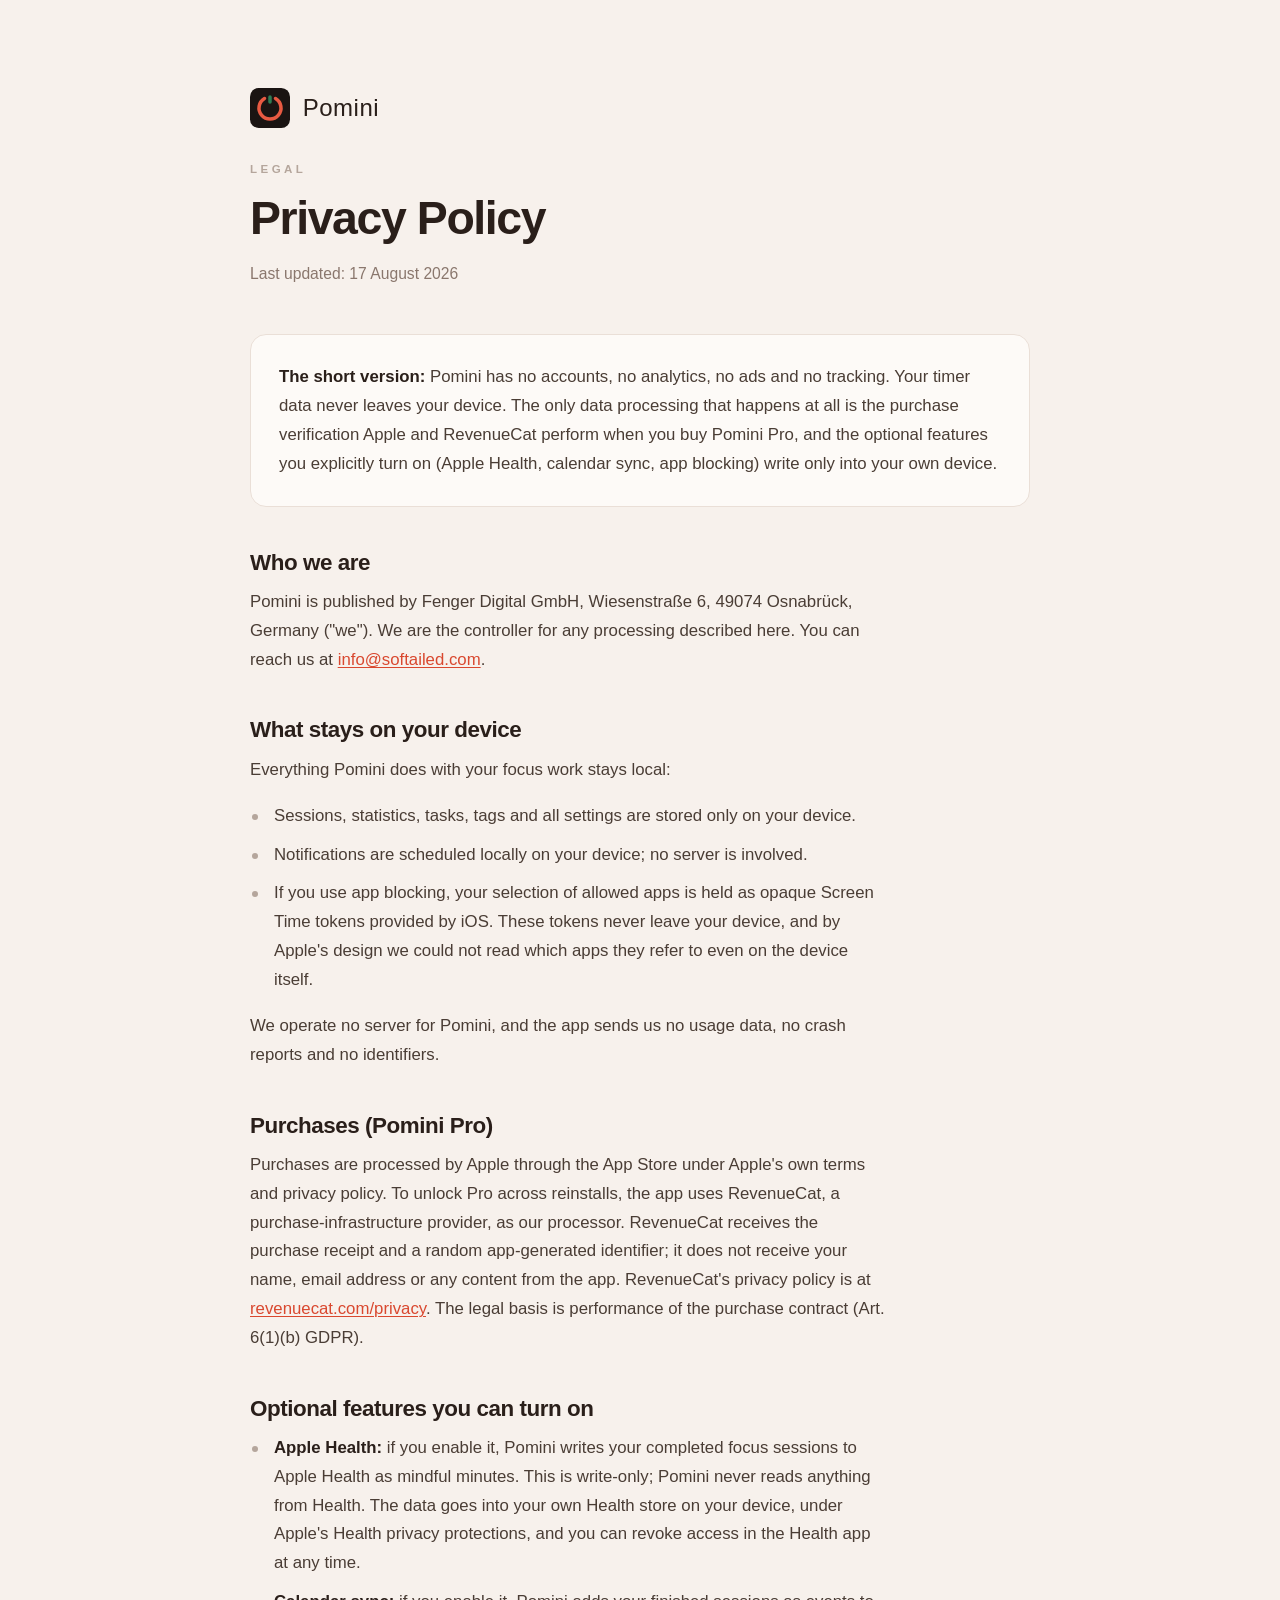
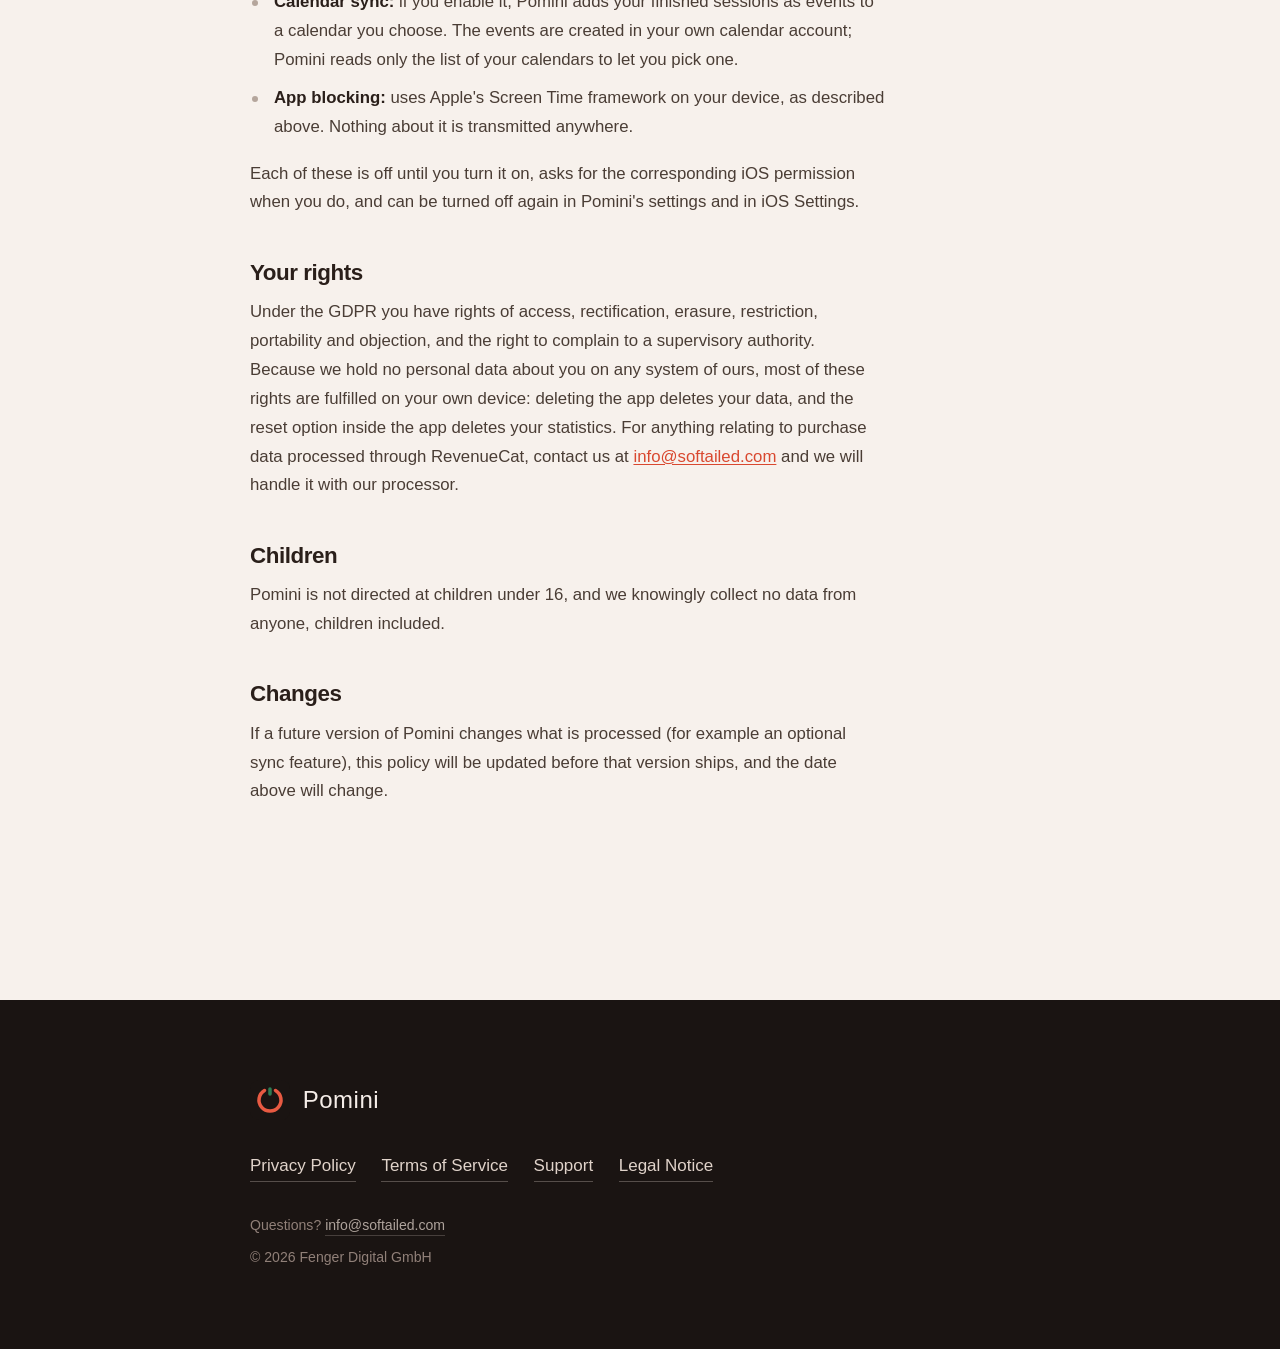
==== privacy/index.html @ d20623b5 "Add index, privacy, terms, support and impressum pages" ====
<!DOCTYPE html>
<html lang="en">
<head>
<meta charset="utf-8">
<!-- KEPT OUT OF SEARCH ON PURPOSE, until the app is released. Remove this tag
     on all five pages to let the site be indexed again. A robots.txt in this
     repo would do NOTHING: crawlers read robots.txt at the DOMAIN root, which
     belongs to the user site repo, not to /pomini/. The per-page meta tag is
     the mechanism that works for a project page, and it does NOT make the
     pages unreachable: the shipped app links privacy and support from its
     paywall and settings, and App Review has to be able to fetch them. -->
<meta name="robots" content="noindex, nofollow">
<meta name="viewport" content="width=device-width, initial-scale=1">
<title>Pomini Privacy Policy</title>
<meta name="description" content="Privacy policy for Pomini, published by Fenger Digital GmbH, Osnabrück, Germany.">
<link rel="icon" href="../icon.svg" type="image/svg+xml">
<link rel="stylesheet" href="../style.css">
</head>
<body>

<header class="pagehead">
  <div class="wrap">
    <a class="brandrow" href="../">
      <img src="../icon.svg" alt="" width="40" height="40">
      <span class="n">Pomini</span>
    </a>
    <p class="eyebrow">Legal</p>
    <h1>Privacy Policy</h1>
    <p class="stamp">Last updated: 17 August 2026</p>
  </div>
</header>

<main class="doc">
  <div class="wrap">
    <div class="prose">
      <div class="callout">
        <p><strong>The short version:</strong> Pomini has no accounts, no analytics, no ads and no tracking. Your timer data never leaves your device. The only data processing that happens at all is the purchase verification Apple and RevenueCat perform when you buy Pomini Pro, and the optional features you explicitly turn on (Apple Health, calendar sync, app blocking) write only into your own device.</p>
      </div>

      <h2>Who we are</h2>
      <p>Pomini is published by Fenger Digital GmbH, Wiesenstraße 6, 49074 Osnabrück, Germany ("we"). We are the controller for any processing described here. You can reach us at <a href="mailto:info@softailed.com">info@softailed.com</a>.</p>

      <h2>What stays on your device</h2>
      <p>Everything Pomini does with your focus work stays local:</p>
      <ul>
        <li>Sessions, statistics, tasks, tags and all settings are stored only on your device.</li>
        <li>Notifications are scheduled locally on your device; no server is involved.</li>
        <li>If you use app blocking, your selection of allowed apps is held as opaque Screen Time tokens provided by iOS. These tokens never leave your device, and by Apple's design we could not read which apps they refer to even on the device itself.</li>
      </ul>
      <p>We operate no server for Pomini, and the app sends us no usage data, no crash reports and no identifiers.</p>

      <h2>Purchases (Pomini Pro)</h2>
      <p>Purchases are processed by Apple through the App Store under Apple's own terms and privacy policy. To unlock Pro across reinstalls, the app uses RevenueCat, a purchase-infrastructure provider, as our processor. RevenueCat receives the purchase receipt and a random app-generated identifier; it does not receive your name, email address or any content from the app. RevenueCat's privacy policy is at <a href="https://www.revenuecat.com/privacy" rel="noopener">revenuecat.com/privacy</a>. The legal basis is performance of the purchase contract (Art. 6(1)(b) GDPR).</p>

      <h2>Optional features you can turn on</h2>
      <ul>
        <li><strong>Apple Health:</strong> if you enable it, Pomini writes your completed focus sessions to Apple Health as mindful minutes. This is write-only; Pomini never reads anything from Health. The data goes into your own Health store on your device, under Apple's Health privacy protections, and you can revoke access in the Health app at any time.</li>
        <li><strong>Calendar sync:</strong> if you enable it, Pomini adds your finished sessions as events to a calendar you choose. The events are created in your own calendar account; Pomini reads only the list of your calendars to let you pick one.</li>
        <li><strong>App blocking:</strong> uses Apple's Screen Time framework on your device, as described above. Nothing about it is transmitted anywhere.</li>
      </ul>
      <p>Each of these is off until you turn it on, asks for the corresponding iOS permission when you do, and can be turned off again in Pomini's settings and in iOS Settings.</p>

      <h2>Your rights</h2>
      <p>Under the GDPR you have rights of access, rectification, erasure, restriction, portability and objection, and the right to complain to a supervisory authority. Because we hold no personal data about you on any system of ours, most of these rights are fulfilled on your own device: deleting the app deletes your data, and the reset option inside the app deletes your statistics. For anything relating to purchase data processed through RevenueCat, contact us at <a href="mailto:info@softailed.com">info@softailed.com</a> and we will handle it with our processor.</p>

      <h2>Children</h2>
      <p>Pomini is not directed at children under 16, and we knowingly collect no data from anyone, children included.</p>

      <h2>Changes</h2>
      <p>If a future version of Pomini changes what is processed (for example an optional sync feature), this policy will be updated before that version ships, and the date above will change.</p>
    </div>
  </div>
</main>

<footer>
  <div class="wrap">
    <div class="brandrow">
      <img src="../icon.svg" alt="">
      <span class="n">Pomini</span>
    </div>
    <nav>
      <a href="../privacy/">Privacy Policy</a>
      <a href="../terms/">Terms of Service</a>
      <a href="../support/">Support</a>
      <a href="../impressum/">Legal Notice</a>
    </nav>
    <p class="fine">Questions? <a href="mailto:info@softailed.com">info@softailed.com</a></p>
    <p class="fine" style="margin-top:.6rem;">&copy; 2026 Fenger Digital GmbH</p>
  </div>
</footer>

</body>
</html>
---- style.css ----
/* ────────────────────────────────────────────────────────────────────────────
   Pomini legal pages (privacy, terms, support, impressum).

   The visual system is the app's own Ember palette in its light derivation
   (STYLE_GUIDE.md): warm cream ground, warm near-black ink, the tomato as the
   one accent. Legal pages are read, not scanned, so everything is calibrated
   for measure and quiet.

   NO EXTERNAL REQUESTS. Fonts are the system stack (the brand IS the system
   font). Hotlinking fonts.googleapis.com sends every visitor's IP to Google,
   which a German company serving an Impressum should not do
   (LG Muenchen I, 3 O 17493/20).
   ──────────────────────────────────────────────────────────────────────── */

*, *::before, *::after { box-sizing: border-box; }

:root {
  --sans: -apple-system, BlinkMacSystemFont, "Segoe UI", Roboto, "Helvetica Neue", Arial, sans-serif;
  --wrap: 780px;
  --pad: clamp(1.25rem, 4vw, 3rem);

  /* Ember light tokens (STYLE_GUIDE.md) */
  --bg: #f7f1ec;
  --surface: #fdfaf7;
  --border: #eadfd7;
  --ink: #2a1f1a;
  --muted: #8a776d;
  --faint: #b5a69c;
  --tomato: #d9482f;
  --stem: #2e7d53;
}

html { -webkit-text-size-adjust: 100%; }
body {
  margin: 0;
  font-family: var(--sans);
  font-size: 17px;
  line-height: 1.6;
  color: var(--ink);
  background: var(--bg);
}
img, svg { display: block; max-width: 100%; }
a { color: inherit; }

.pagehead { padding: clamp(3rem, 8vw, 5.5rem) var(--pad) clamp(2rem, 5vw, 3rem); }
.pagehead .wrap { max-width: var(--wrap); margin: 0 auto; }

a.brandrow { text-decoration: none; color: inherit; }
.brandrow { display: flex; align-items: center; gap: .8rem; margin-bottom: 2rem; }
.brandrow img { width: 40px; height: 40px; }
.brandrow .n { font-weight: 300; font-size: 1.5rem; letter-spacing: .02em; color: var(--ink); }

.eyebrow {
  font-size: .72rem; font-weight: 700; letter-spacing: .3em; text-transform: uppercase;
  color: var(--faint); margin: 0 0 1rem;
}
h1 {
  font-weight: 800; letter-spacing: -.03em; line-height: 1.05; margin: 0;
  font-size: clamp(1.9rem, 5vw, 2.9rem); text-wrap: balance;
}
.stamp { margin: 1.1rem 0 0; color: var(--muted); font-size: .98rem; }

.doc { padding: 0 var(--pad) clamp(4rem, 9vw, 6rem); }
.doc .wrap { max-width: var(--wrap); margin: 0 auto; }

.prose { font-size: 1.05rem; line-height: 1.72; color: #4a3d35; }
.prose > *:first-child { margin-top: 0; }
.prose h2 {
  font-size: clamp(1.15rem, 2.6vw, 1.4rem); font-weight: 800; letter-spacing: -.02em;
  line-height: 1.25; color: var(--ink); margin: 2.6rem 0 .7rem;
}
.prose h2:first-child { margin-top: 0; }
.prose p { margin: 0 0 1.1rem; max-width: 68ch; }
.prose ul { margin: 0 0 1.1rem; padding-left: 0; list-style: none; max-width: 68ch; }
.prose li { position: relative; padding-left: 1.5rem; margin: .6rem 0; }
.prose li::before {
  content: ""; position: absolute; left: .15rem; top: .72em;
  width: 6px; height: 6px; border-radius: 50%; background: var(--faint);
}
.prose strong { font-weight: 700; color: var(--ink); }
.prose a { color: var(--tomato); text-decoration: underline; text-underline-offset: 2px; text-decoration-thickness: 1px; }
.prose a:hover { color: #a8341f; }

.callout {
  background: var(--surface); border: 1px solid var(--border); border-radius: 16px;
  padding: clamp(1.25rem, 3vw, 1.75rem); margin: 0 0 2.5rem;
}
.callout p { margin: 0; max-width: none; }

.contactcard {
  background: #1a1412; color: #f5ede8; border-radius: 16px;
  padding: clamp(1.25rem, 3vw, 1.75rem); margin: 0 0 2.5rem;
}
.contactcard p { margin: 0; max-width: none; }
.contactcard a { color: #e8a08f; }
.contactcard a:hover { color: #fff; }

/* Index page: the four links as quiet cards. */
.linklist { display: grid; gap: .8rem; margin-top: 2.5rem; }
.linklist a {
  display: flex; align-items: center; justify-content: space-between;
  background: var(--surface); border: 1px solid var(--border); border-radius: 16px;
  padding: 1.1rem 1.35rem; text-decoration: none; font-weight: 700;
  letter-spacing: -.01em; color: var(--ink);
}
.linklist a::after {
  content: ""; width: 9px; height: 9px;
  border-right: 2px solid var(--faint); border-bottom: 2px solid var(--faint);
  transform: rotate(-45deg);
}
.linklist a:hover { border-color: var(--faint); }

footer { background: #1a1412; color: #b8a49b; padding: clamp(3rem, 7vw, 5rem) var(--pad); margin-top: clamp(3rem, 7vw, 5rem); }
footer .wrap { max-width: var(--wrap); margin: 0 auto; }
footer .brandrow .n { color: #f5ede8; }
footer nav { display: flex; flex-wrap: wrap; gap: 1.6rem; margin: 1.4rem 0 2rem; }
footer a { color: #e0d3ca; text-decoration: none; border-bottom: 1px solid rgba(224,211,202,.3); padding-bottom: 2px; }
footer a:hover { color: #fff; border-bottom-color: #fff; }
footer .fine { font-size: .88rem; opacity: .75; margin: 0; }

:where(a, button):focus-visible {
  outline: 2px solid var(--tomato); outline-offset: 3px; border-radius: 6px;
}
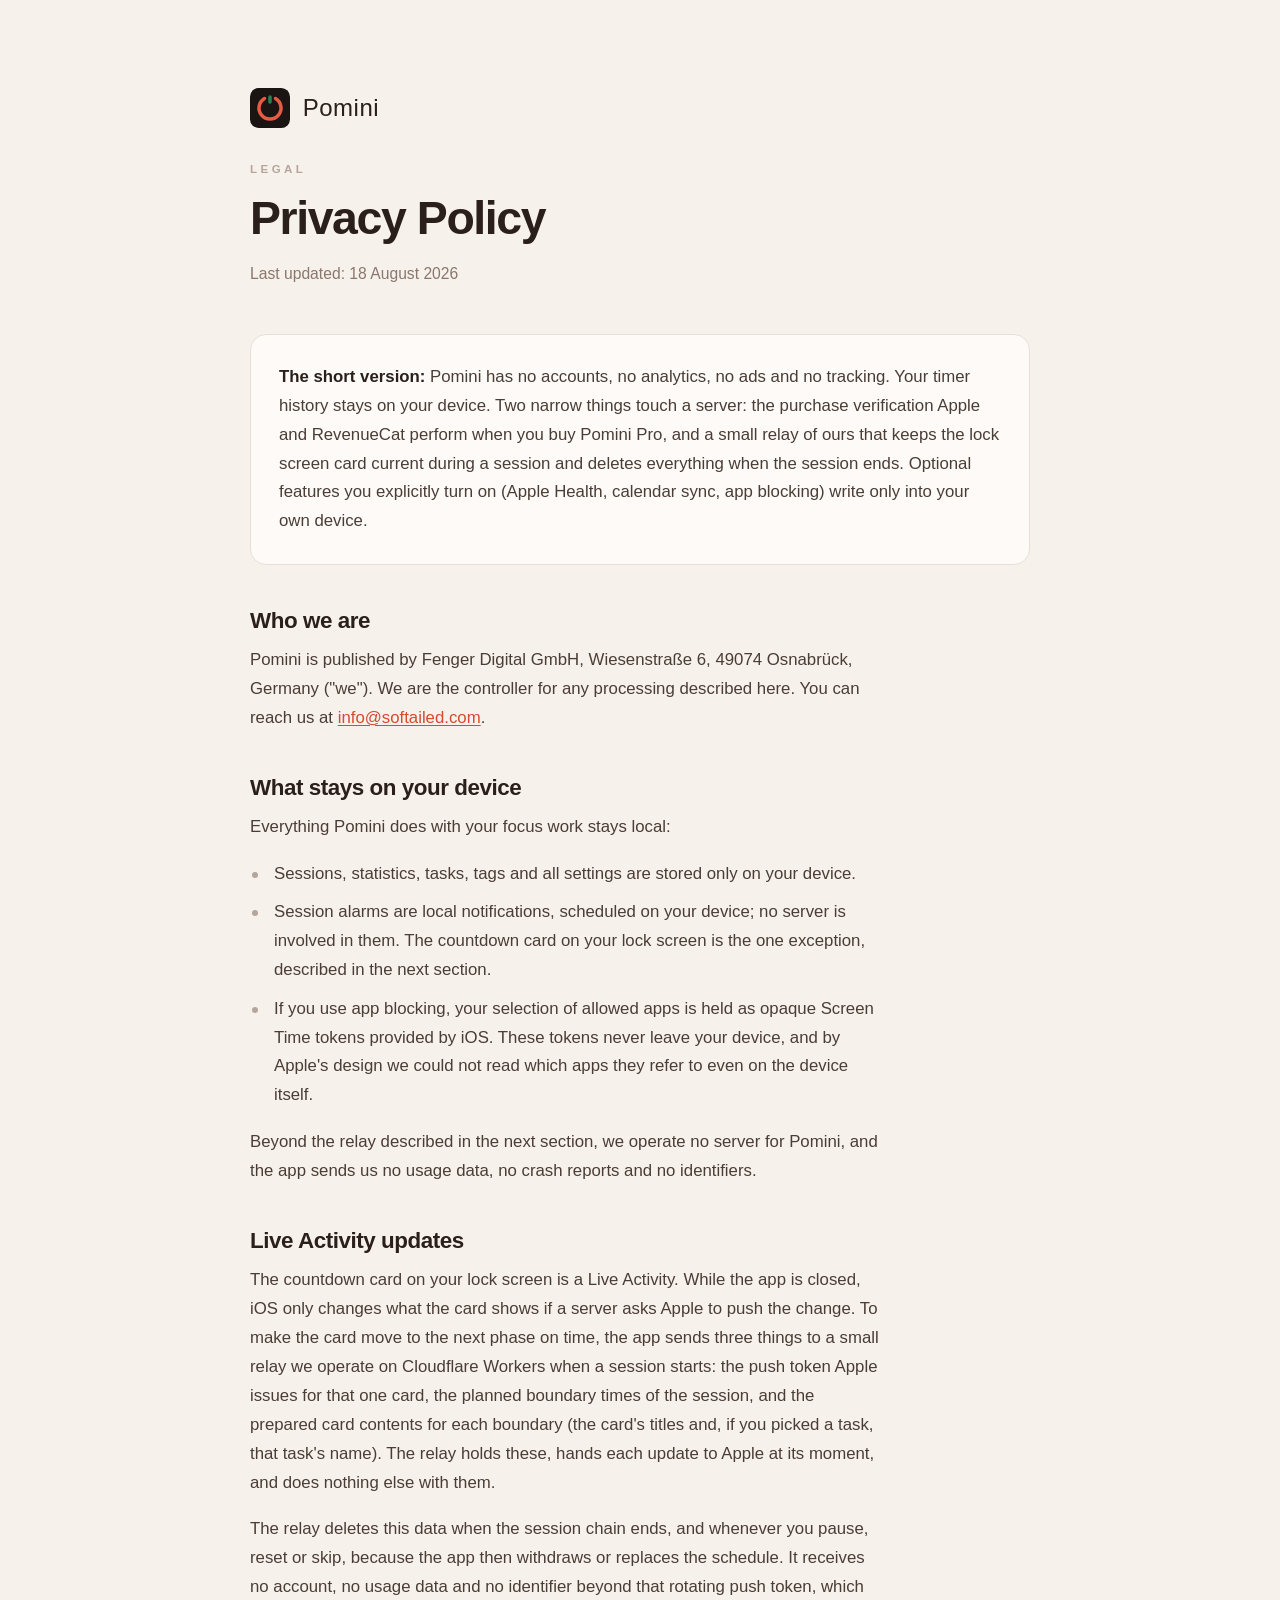
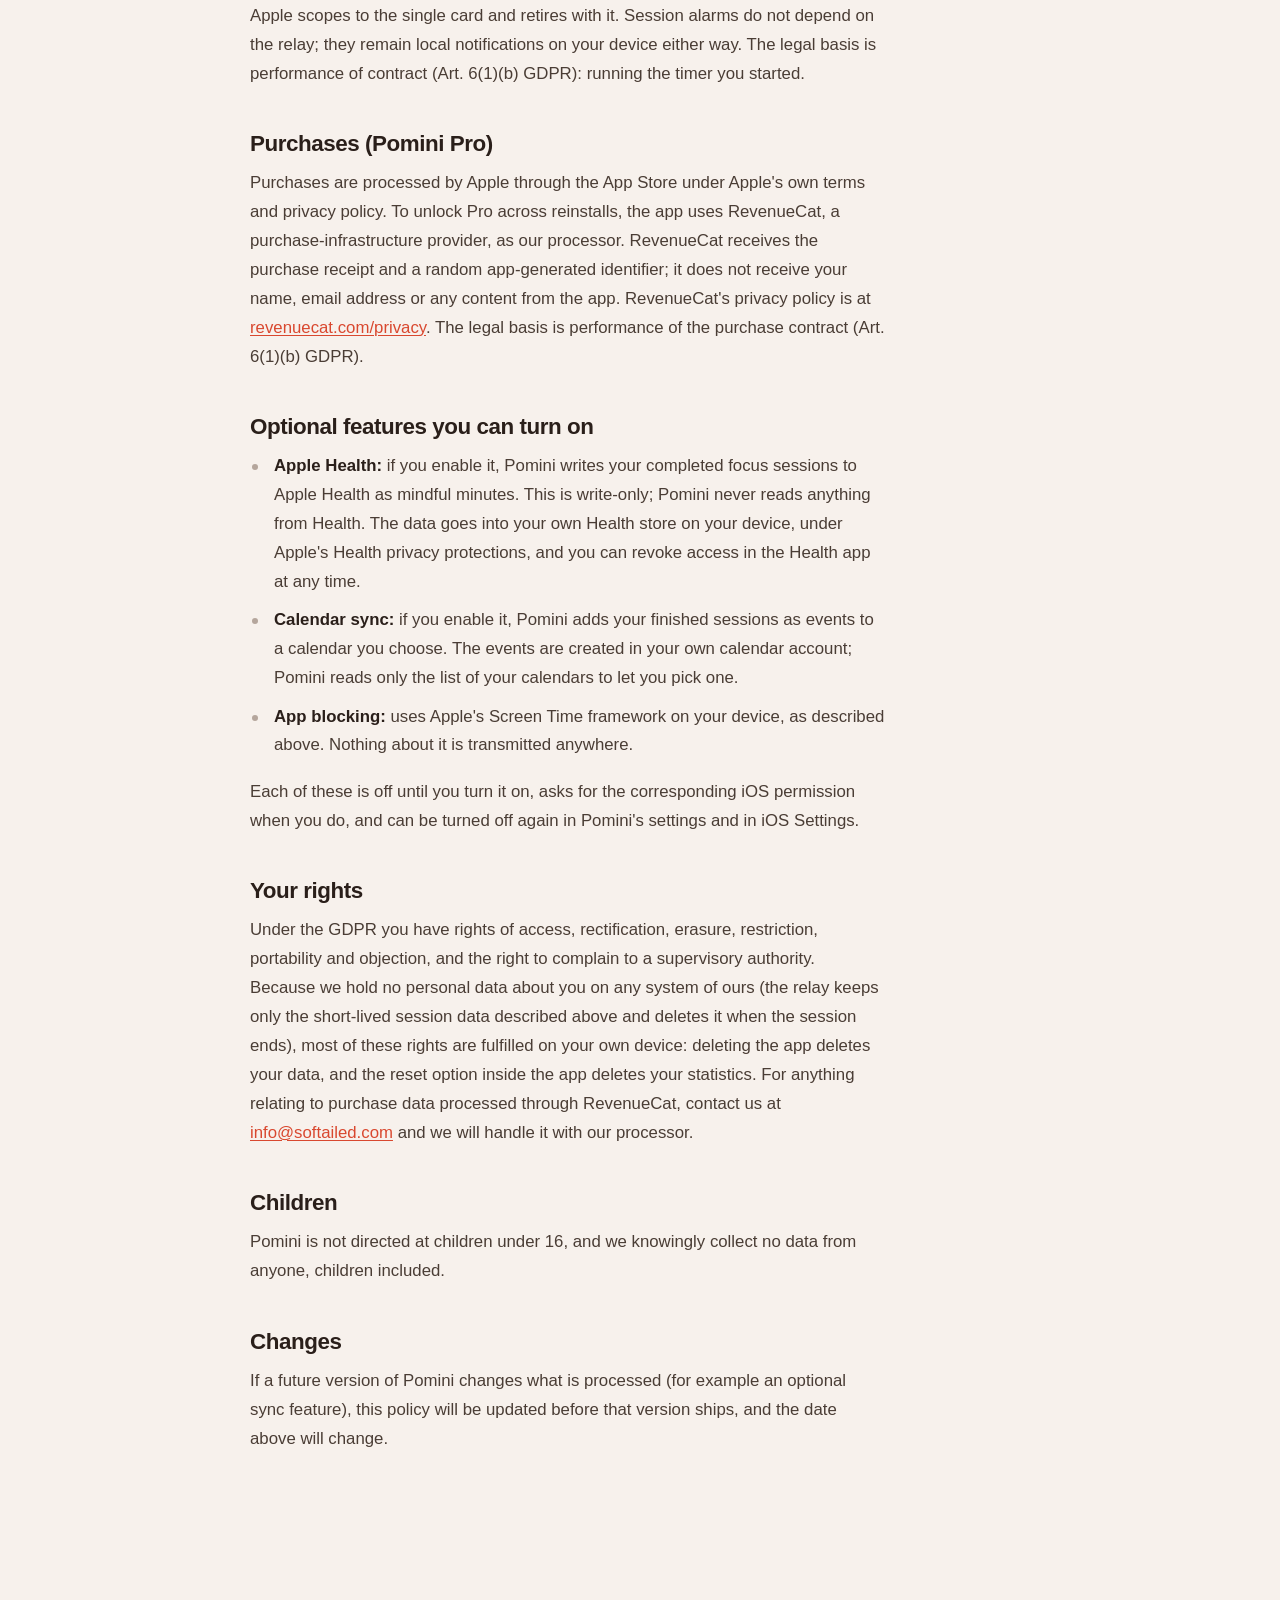
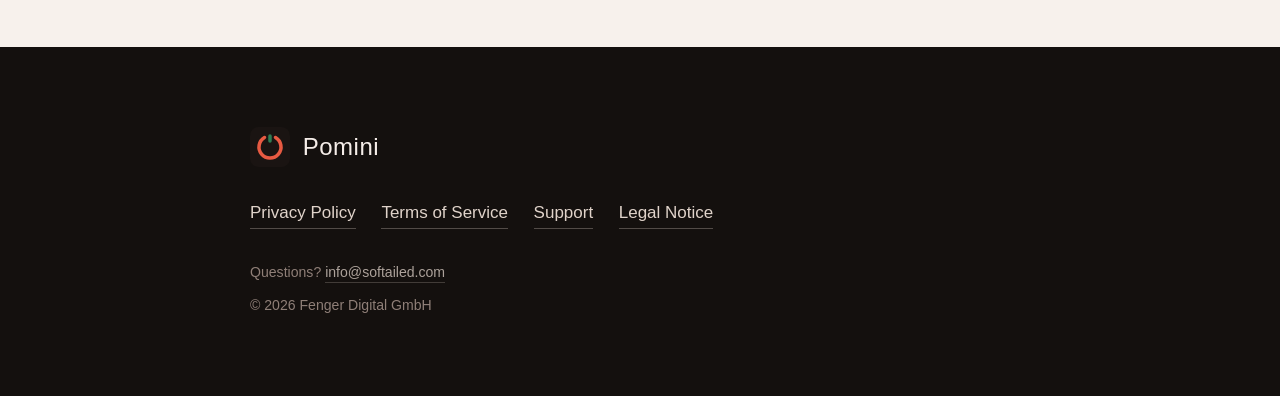
==== commit 7b52bf09: "Describe the Live Activity relay honestly on the landing and privacy pages Co-Authored-By: Claude Fa" ====
--- a/privacy/index.html
+++ b/privacy/index.html
@@ -26,7 +26,7 @@
     </a>
     <p class="eyebrow">Legal</p>
     <h1>Privacy Policy</h1>
-    <p class="stamp">Last updated: 17 August 2026</p>
+    <p class="stamp">Last updated: 18 August 2026</p>
   </div>
 </header>
 
@@ -34,7 +34,7 @@
   <div class="wrap">
     <div class="prose">
       <div class="callout">
-        <p><strong>The short version:</strong> Pomini has no accounts, no analytics, no ads and no tracking. Your timer data never leaves your device. The only data processing that happens at all is the purchase verification Apple and RevenueCat perform when you buy Pomini Pro, and the optional features you explicitly turn on (Apple Health, calendar sync, app blocking) write only into your own device.</p>
+        <p><strong>The short version:</strong> Pomini has no accounts, no analytics, no ads and no tracking. Your timer history stays on your device. Two narrow things touch a server: the purchase verification Apple and RevenueCat perform when you buy Pomini Pro, and a small relay of ours that keeps the lock screen card current during a session and deletes everything when the session ends. Optional features you explicitly turn on (Apple Health, calendar sync, app blocking) write only into your own device.</p>
       </div>
 
       <h2>Who we are</h2>
@@ -44,10 +44,14 @@
       <p>Everything Pomini does with your focus work stays local:</p>
       <ul>
         <li>Sessions, statistics, tasks, tags and all settings are stored only on your device.</li>
-        <li>Notifications are scheduled locally on your device; no server is involved.</li>
+        <li>Session alarms are local notifications, scheduled on your device; no server is involved in them. The countdown card on your lock screen is the one exception, described in the next section.</li>
         <li>If you use app blocking, your selection of allowed apps is held as opaque Screen Time tokens provided by iOS. These tokens never leave your device, and by Apple's design we could not read which apps they refer to even on the device itself.</li>
       </ul>
-      <p>We operate no server for Pomini, and the app sends us no usage data, no crash reports and no identifiers.</p>
+      <p>Beyond the relay described in the next section, we operate no server for Pomini, and the app sends us no usage data, no crash reports and no identifiers.</p>
+
+      <h2>Live Activity updates</h2>
+      <p>The countdown card on your lock screen is a Live Activity. While the app is closed, iOS only changes what the card shows if a server asks Apple to push the change. To make the card move to the next phase on time, the app sends three things to a small relay we operate on Cloudflare Workers when a session starts: the push token Apple issues for that one card, the planned boundary times of the session, and the prepared card contents for each boundary (the card's titles and, if you picked a task, that task's name). The relay holds these, hands each update to Apple at its moment, and does nothing else with them.</p>
+      <p>The relay deletes this data when the session chain ends, and whenever you pause, reset or skip, because the app then withdraws or replaces the schedule. It receives no account, no usage data and no identifier beyond that rotating push token, which Apple scopes to the single card and retires with it. Session alarms do not depend on the relay; they remain local notifications on your device either way. The legal basis is performance of contract (Art. 6(1)(b) GDPR): running the timer you started.</p>
 
       <h2>Purchases (Pomini Pro)</h2>
       <p>Purchases are processed by Apple through the App Store under Apple's own terms and privacy policy. To unlock Pro across reinstalls, the app uses RevenueCat, a purchase-infrastructure provider, as our processor. RevenueCat receives the purchase receipt and a random app-generated identifier; it does not receive your name, email address or any content from the app. RevenueCat's privacy policy is at <a href="https://www.revenuecat.com/privacy" rel="noopener">revenuecat.com/privacy</a>. The legal basis is performance of the purchase contract (Art. 6(1)(b) GDPR).</p>
@@ -61,7 +65,7 @@
       <p>Each of these is off until you turn it on, asks for the corresponding iOS permission when you do, and can be turned off again in Pomini's settings and in iOS Settings.</p>
 
       <h2>Your rights</h2>
-      <p>Under the GDPR you have rights of access, rectification, erasure, restriction, portability and objection, and the right to complain to a supervisory authority. Because we hold no personal data about you on any system of ours, most of these rights are fulfilled on your own device: deleting the app deletes your data, and the reset option inside the app deletes your statistics. For anything relating to purchase data processed through RevenueCat, contact us at <a href="mailto:info@softailed.com">info@softailed.com</a> and we will handle it with our processor.</p>
+      <p>Under the GDPR you have rights of access, rectification, erasure, restriction, portability and objection, and the right to complain to a supervisory authority. Because we hold no personal data about you on any system of ours (the relay keeps only the short-lived session data described above and deletes it when the session ends), most of these rights are fulfilled on your own device: deleting the app deletes your data, and the reset option inside the app deletes your statistics. For anything relating to purchase data processed through RevenueCat, contact us at <a href="mailto:info@softailed.com">info@softailed.com</a> and we will handle it with our processor.</p>
 
       <h2>Children</h2>
       <p>Pomini is not directed at children under 16, and we knowingly collect no data from anyone, children included.</p>
--- a/style.css
+++ b/style.css
@@ -1,15 +1,21 @@
 /* ────────────────────────────────────────────────────────────────────────────
-   Pomini legal pages (privacy, terms, support, impressum).
-
-   The visual system is the app's own Ember palette in its light derivation
-   (STYLE_GUIDE.md): warm cream ground, warm near-black ink, the tomato as the
-   one accent. Legal pages are read, not scanned, so everything is calibrated
-   for measure and quiet.
-
-   NO EXTERNAL REQUESTS. Fonts are the system stack (the brand IS the system
-   font). Hotlinking fonts.googleapis.com sends every visitor's IP to Google,
-   which a German company serving an Impressum should not do
-   (LG Muenchen I, 3 O 17493/20).
+   Pomini site: landing page + legal pages (privacy, terms, support,
+   impressum).
+
+   The visual system is the app's own Ember palette (STYLE_GUIDE.md): warm
+   near-black and warm cream grounds, the tomato as the one accent, system
+   font everywhere (the brand IS the system font). Dark leads marketing, so
+   the landing opens dark; legal pages stay on the light derivation because
+   they are read, not scanned.
+
+   The phone screens on the landing are drawn in HTML using the app's real
+   token values from STYLE_GUIDE.md, so nothing here can go stale against a
+   screenshot. CONTENT RULE (Denis): whenever app features change, this page
+   changes in the same round.
+
+   NO EXTERNAL REQUESTS. Fonts are the system stack. Hotlinking
+   fonts.googleapis.com sends every visitor's IP to Google, which a German
+   company serving an Impressum should not do (LG Muenchen I, 3 O 17493/20).
    ──────────────────────────────────────────────────────────────────────── */
 
 *, *::before, *::after { box-sizing: border-box; }
@@ -17,6 +23,7 @@
 :root {
   --sans: -apple-system, BlinkMacSystemFont, "Segoe UI", Roboto, "Helvetica Neue", Arial, sans-serif;
   --wrap: 780px;
+  --wrapwide: 1120px;
   --pad: clamp(1.25rem, 4vw, 3rem);
 
   /* Ember light tokens (STYLE_GUIDE.md) */
@@ -28,9 +35,18 @@
   --faint: #b5a69c;
   --tomato: #d9482f;
   --stem: #2e7d53;
-}
-
-html { -webkit-text-size-adjust: 100%; }
+
+  /* Ember dark tokens, for the landing's dark bands */
+  --d-bg: #1a1412;
+  --d-surface: #241c19;
+  --d-border: #2f2521;
+  --d-ink: #f5ede8;
+  --d-muted: #b8a49b;
+  --d-faint: #6d5c54;
+  --d-tomato: #e85a42;
+}
+
+html { -webkit-text-size-adjust: 100%; scroll-behavior: smooth; }
 body {
   margin: 0;
   font-family: var(--sans);
@@ -95,23 +111,10 @@
 .contactcard a { color: #e8a08f; }
 .contactcard a:hover { color: #fff; }
 
-/* Index page: the four links as quiet cards. */
-.linklist { display: grid; gap: .8rem; margin-top: 2.5rem; }
-.linklist a {
-  display: flex; align-items: center; justify-content: space-between;
-  background: var(--surface); border: 1px solid var(--border); border-radius: 16px;
-  padding: 1.1rem 1.35rem; text-decoration: none; font-weight: 700;
-  letter-spacing: -.01em; color: var(--ink);
-}
-.linklist a::after {
-  content: ""; width: 9px; height: 9px;
-  border-right: 2px solid var(--faint); border-bottom: 2px solid var(--faint);
-  transform: rotate(-45deg);
-}
-.linklist a:hover { border-color: var(--faint); }
-
-footer { background: #1a1412; color: #b8a49b; padding: clamp(3rem, 7vw, 5rem) var(--pad); margin-top: clamp(3rem, 7vw, 5rem); }
+footer { background: #14100e; color: #b8a49b; padding: clamp(3rem, 7vw, 5rem) var(--pad); }
+.doc + footer, main + footer { margin-top: clamp(3rem, 7vw, 5rem); }
 footer .wrap { max-width: var(--wrap); margin: 0 auto; }
+footer .wrap.wide { max-width: var(--wrapwide); }
 footer .brandrow .n { color: #f5ede8; }
 footer nav { display: flex; flex-wrap: wrap; gap: 1.6rem; margin: 1.4rem 0 2rem; }
 footer a { color: #e0d3ca; text-decoration: none; border-bottom: 1px solid rgba(224,211,202,.3); padding-bottom: 2px; }
@@ -121,3 +124,298 @@
 :where(a, button):focus-visible {
   outline: 2px solid var(--tomato); outline-offset: 3px; border-radius: 6px;
 }
+
+/* ────────────────────────────────────────────────────────────────────────────
+   LANDING PAGE. Everything below is scoped to .band (plus the shared footer),
+   so the legal pages above stay untouched.
+   ──────────────────────────────────────────────────────────────────────── */
+
+.band { position: relative; overflow: hidden; padding: clamp(4.5rem, 11vw, 8.5rem) var(--pad); }
+.band > .wrap { position: relative; max-width: var(--wrapwide); margin: 0 auto; }
+
+.band.light {
+  background: radial-gradient(125% 78% at 14% -12%, #fdfaf7 0%, #f7f1ec 45%, #efe4da 100%);
+  color: var(--ink);
+}
+.band.light::before {
+  content: ""; position: absolute; inset: 0 0 auto 0; height: 120%;
+  background: radial-gradient(46% 34% at 88% 20%, rgba(217,72,47,.07), rgba(217,72,47,0) 72%);
+  pointer-events: none;
+}
+.band.light.flip::before { background: radial-gradient(46% 34% at 12% 20%, rgba(217,72,47,.06), rgba(217,72,47,0) 72%); }
+
+.band.dark {
+  background: radial-gradient(125% 76% at 12% -12%, #241c19 0%, #1a1412 42%, #120d0b 100%);
+  color: var(--d-ink);
+}
+.band.dark::before {
+  content: ""; position: absolute; inset: 0 0 auto 0; height: 120%;
+  background: radial-gradient(52% 34% at 84% 22%, rgba(232,90,66,.12), rgba(232,90,66,0) 72%);
+  pointer-events: none;
+}
+.band.dark.flip::before { background: radial-gradient(50% 32% at 16% 22%, rgba(232,90,66,.10), rgba(232,90,66,0) 72%); }
+
+.band .eyebrow { color: var(--faint); margin-bottom: 1.1rem; }
+.band.dark .eyebrow { color: var(--d-faint); }
+
+.band h1, .band h2 {
+  font-weight: 800; letter-spacing: -.04em; line-height: 1.02;
+  margin: 0; text-wrap: balance;
+}
+.band h1 { font-size: clamp(2.6rem, 7vw, 4.4rem); }
+.band h2 { font-size: clamp(2.1rem, 5.4vw, 3.4rem); }
+.band h3 { font-size: 1.15rem; font-weight: 800; letter-spacing: -.02em; margin: 0 0 .35rem; }
+
+.band .lead {
+  margin: 1.6rem 0 0; max-width: 46ch;
+  font-size: clamp(1.05rem, 2.1vw, 1.35rem); line-height: 1.45; font-weight: 400;
+  color: var(--muted); text-wrap: pretty;
+}
+.band.dark .lead { color: var(--d-muted); }
+
+/* The brand rule: the Ring unrolled. A round-cap track with the 5/6 arc in
+   tomato and the stem's green index tick standing in the gap. */
+.arcrule { margin: 1.9rem 0 0; height: 14px; width: min(320px, 70%); }
+.arcrule svg { width: 100%; height: 100%; }
+.arcrule .track { stroke: var(--border); }
+.dark .arcrule .track { stroke: var(--d-border); }
+.arcrule .fill { stroke: var(--tomato); }
+.dark .arcrule .fill { stroke: var(--d-tomato); }
+.arcrule .tick { stroke: var(--stem); }
+
+.split {
+  display: grid; gap: clamp(2.5rem, 6vw, 5rem);
+  grid-template-columns: 1fr; align-items: center;
+}
+@media (min-width: 900px) {
+  .split { grid-template-columns: 1.05fr .95fr; }
+  .split.rev > *:first-child { order: 2; }
+}
+
+.cta { display: flex; flex-wrap: wrap; gap: .9rem; margin-top: 2.4rem; align-items: center; }
+.btn {
+  display: inline-flex; align-items: center; gap: .65rem;
+  border-radius: 999px; padding: 1rem 1.75rem;
+  font-weight: 700; font-size: 1.02rem; text-decoration: none;
+  border: 2px solid transparent; cursor: pointer;
+}
+.dark .btn.primary {
+  background: var(--d-tomato); color: #1a1412;
+  box-shadow: 0 0 42px rgba(232,90,66,.35);
+}
+.dark .btn.quiet { border-color: rgba(245,237,232,.22); color: var(--d-ink); }
+.dark .btn.quiet:hover { border-color: rgba(245,237,232,.45); }
+.light .btn.quiet { border-color: rgba(42,31,26,.16); color: var(--ink); }
+.light .btn.quiet:hover { border-color: rgba(42,31,26,.34); }
+.band .note { margin: 1rem 0 0; font-size: .92rem; color: var(--muted); }
+.band.dark .note { color: var(--d-muted); }
+
+.panel {
+  background: var(--surface); border: 1px solid var(--border); border-radius: 24px;
+  padding: clamp(1.5rem, 3vw, 2.25rem);
+  box-shadow: 0 40px 80px -40px rgba(42,31,26,.25);
+}
+.dark .panel {
+  background: linear-gradient(160deg, rgba(245,237,232,.09), rgba(245,237,232,.03));
+  border-color: rgba(184,164,155,.2);
+  box-shadow: 0 40px 80px -40px rgba(0,0,0,.7);
+}
+
+.cards { display: grid; gap: 1rem; grid-template-columns: repeat(auto-fit, minmax(230px, 1fr)); margin-top: 3rem; }
+.cards .panel p { margin: 0; font-size: .96rem; color: var(--muted); }
+.dark .cards .panel p { color: var(--d-muted); }
+
+/* ── Phone mockup, drawn with the app's real dark tokens ──────────────────── */
+.phone {
+  width: min(320px, 78vw); margin: 0 auto;
+  border-radius: 46px; padding: 6px;
+  background: linear-gradient(155deg, #4a3d36, #241c19 30%, #0d0a09 64%, #3a2e29);
+  box-shadow: 0 80px 130px -34px rgba(0,0,0,.6), 0 14px 34px rgba(0,0,0,.25);
+}
+.dark .phone { box-shadow: 0 80px 130px -34px rgba(0,0,0,.8); }
+.phone.tilt { transform: rotate(3deg); }
+.screen {
+  position: relative; border-radius: 40px; overflow: hidden;
+  background: var(--p-bg); color: var(--p-ink);
+  padding: 0 18px 14px;
+  font-size: 13px; line-height: 1.35;
+}
+.statusbar {
+  display: flex; align-items: center; justify-content: space-between;
+  height: 42px; padding: 0 2px 0 8px;
+  font-size: 12px; font-weight: 600; letter-spacing: .01em;
+}
+.notch { width: 78px; height: 22px; border-radius: 12px; background: #000; }
+.sigbars { display: flex; align-items: flex-end; gap: 2px; height: 10px; opacity: .9; }
+.sigbars i { width: 3px; border-radius: 1px; background: currentColor; }
+.sigbars i:nth-child(1) { height: 4px; } .sigbars i:nth-child(2) { height: 6px; }
+.sigbars i:nth-child(3) { height: 8px; } .sigbars i:nth-child(4) { height: 10px; }
+
+/* The timer screen. Proportions follow STYLE_GUIDE.md scaled to the mockup:
+   uppercase session label in the accent, the glow behind the countdown, cycle
+   dots, task chip, one filled control between two stroked ones, bare tab bar. */
+.timerscreen { display: flex; flex-direction: column; align-items: center; padding: 26px 0 0; }
+.sesslabel {
+  font-size: 11px; font-weight: 600; letter-spacing: .22em; text-transform: uppercase;
+  color: var(--p-acc);
+}
+.countwrap { position: relative; padding: 10px 30px 6px; }
+.countwrap::before {
+  content: ""; position: absolute; inset: -46px -60px;
+  background: radial-gradient(closest-side, var(--p-glow), transparent 65%);
+  animation: breathe 6s ease-in-out infinite;
+}
+.count {
+  position: relative; font-size: 62px; font-weight: 700; letter-spacing: -.01em;
+  font-variant-numeric: tabular-nums; color: var(--p-ink); line-height: 1.05;
+}
+@keyframes breathe { 0%, 100% { opacity: .8; } 50% { opacity: 1.15; } }
+.cycledots { display: flex; gap: 8px; margin-top: 14px; }
+.cycledots i { width: 8px; height: 8px; border-radius: 50%; background: var(--p-dot); }
+.cycledots i.on { background: var(--p-acc); }
+.taskchip {
+  margin-top: 16px; font-size: 11.5px; font-weight: 500; color: var(--p-muted);
+  background: var(--p-surface); border: 1px solid var(--p-bd);
+  border-radius: 999px; padding: 6px 14px;
+}
+.ctrls { display: flex; align-items: center; gap: 18px; margin: 22px 0 6px; }
+.ctrl {
+  width: 42px; height: 42px; border-radius: 50%;
+  border: 1.5px solid var(--p-bd); color: var(--p-muted);
+  display: flex; align-items: center; justify-content: center;
+}
+.ctrl.primary {
+  width: 62px; height: 62px; border: 0;
+  background: var(--p-acc); color: var(--p-on);
+  box-shadow: 0 0 32px var(--p-halo);
+}
+.ctrl svg { width: 18px; height: 18px; }
+.ctrl.primary svg { width: 24px; height: 24px; }
+.tabbar {
+  display: flex; justify-content: space-around; align-items: center;
+  width: 100%; padding: 12px 26px 6px; margin-top: 8px;
+  border-top: 1px solid var(--p-bd);
+  color: var(--p-faint);
+}
+.tabbar svg { width: 20px; height: 20px; }
+.tabbar .active { color: var(--p-acc); }
+
+/* ── The system surfaces: notification, Live Activity, island, widgets ────── */
+.notif {
+  display: flex; gap: .8rem; align-items: flex-start;
+  background: rgba(245,237,232,.14); backdrop-filter: blur(6px);
+  border: 1px solid rgba(245,237,232,.14);
+  border-radius: 18px; padding: .95rem 1.1rem;
+}
+.notif img { width: 34px; height: 34px; border-radius: 8px; flex: none; }
+.notif .t { font-weight: 700; font-size: .95rem; }
+.notif .b { font-size: .92rem; color: var(--d-muted); }
+.notif .when { margin-left: auto; font-size: .8rem; color: var(--d-faint); flex: none; }
+
+.schedule { display: flex; flex-direction: column; gap: .55rem; margin-top: 1rem; }
+.schedrow {
+  display: flex; align-items: center; gap: .75rem;
+  font-size: .95rem; color: var(--d-muted);
+  border: 1px solid var(--d-border); border-radius: 14px; padding: .7rem 1rem;
+  font-variant-numeric: tabular-nums;
+}
+.schedrow .dot { width: 8px; height: 8px; border-radius: 50%; background: var(--d-faint); flex: none; }
+.schedrow.now { color: var(--d-ink); border-color: rgba(232,90,66,.5); }
+.schedrow.now .dot { background: var(--d-tomato); }
+.schedrow b { font-weight: 600; margin-left: auto; }
+
+.island {
+  display: flex; align-items: center; justify-content: space-between;
+  width: min(250px, 100%); height: 62px; margin: 0 auto;
+  background: #000; color: #f5ede8; border-radius: 999px;
+  padding: 0 20px;
+  box-shadow: 0 30px 60px -24px rgba(0,0,0,.65);
+}
+.island svg { width: 26px; height: 26px; }
+.island b {
+  font-size: 19px; font-weight: 700; font-variant-numeric: tabular-nums;
+  letter-spacing: -.01em;
+}
+
+.lacard {
+  background: #201915; color: #f5ede8; border-radius: 20px;
+  padding: 1.1rem 1.25rem; width: min(340px, 100%); margin: 1.1rem auto 0;
+  box-shadow: 0 30px 60px -24px rgba(0,0,0,.55);
+}
+.lacard .t { font-size: .82rem; color: #b8a49b; }
+.lacard .row { display: flex; align-items: baseline; justify-content: space-between; margin-top: .2rem; }
+.lacard .big { font-size: 30px; font-weight: 700; font-variant-numeric: tabular-nums; letter-spacing: -.01em; }
+.lacard .cycledots { margin: 0; align-self: center; }
+.lacard .bar { height: 4px; border-radius: 2px; background: #3a2e29; margin-top: .8rem; overflow: hidden; }
+.lacard .bar i { display: block; height: 100%; width: 42%; border-radius: 2px; background: #e85a42; }
+
+.acc-widgets { display: flex; gap: 1rem; align-items: center; justify-content: center; margin: 1.4rem auto 0; }
+.accring {
+  width: 74px; height: 74px; border-radius: 50%;
+  background: rgba(0,0,0,.5); backdrop-filter: blur(4px);
+  display: flex; align-items: center; justify-content: center;
+  box-shadow: 0 20px 40px -18px rgba(0,0,0,.6);
+}
+.accring svg { width: 46px; height: 46px; }
+.accinline {
+  display: flex; align-items: center; gap: .5rem;
+  background: rgba(0,0,0,.5); backdrop-filter: blur(4px);
+  color: #f5ede8; border-radius: 999px; padding: .55rem 1.05rem;
+  font-size: .95rem; font-weight: 600; font-variant-numeric: tabular-nums;
+  box-shadow: 0 20px 40px -18px rgba(0,0,0,.6);
+}
+.accinline svg { width: 18px; height: 18px; }
+
+/* ── Preset chips and the cycle line ──────────────────────────────────────── */
+.chips { display: flex; flex-wrap: wrap; gap: .55rem; margin-top: 1.6rem; }
+.chip {
+  font-size: .92rem; font-weight: 600; font-variant-numeric: tabular-nums;
+  border-radius: 999px; padding: .5rem 1.05rem;
+  background: var(--surface); border: 1px solid var(--border); color: var(--muted);
+}
+.chip.on { background: var(--tomato); border-color: var(--tomato); color: #fff; }
+.chiplabel {
+  font-size: .64rem; font-weight: 700; letter-spacing: .22em; text-transform: uppercase;
+  color: var(--faint); margin: 1.6rem 0 0;
+}
+.chiplabel:first-child { margin-top: 0; }
+
+/* ── Statistics mockup ────────────────────────────────────────────────────── */
+.statpanel .headline {
+  font-size: 30px; font-weight: 700; font-variant-numeric: tabular-nums; letter-spacing: -.01em;
+}
+.statpanel .compare { font-size: .85rem; color: var(--d-muted); margin-top: .15rem; }
+.bars { display: flex; align-items: flex-end; justify-content: center; gap: 22px; height: 120px; margin-top: 1.6rem; }
+.bars i { flex: none; width: 22px; border-radius: 11px; background: var(--d-tomato); min-height: 4px; }
+.bars i.stub { background: #3a2e29; height: 4px; }
+.barlabels { display: flex; justify-content: center; gap: 22px; margin-top: .5rem; }
+.barlabels span { flex: none; width: 22px; text-align: center; font-size: .68rem; color: var(--d-faint); }
+@media (max-width: 440px) {
+  .bars, .barlabels { gap: 12px; }
+  .bars i, .barlabels span { width: 18px; }
+}
+
+/* ── Accent swatches ──────────────────────────────────────────────────────── */
+.swatches { display: flex; flex-wrap: wrap; gap: .55rem; margin-top: 1.8rem; }
+.sw {
+  width: 44px; height: 44px; border-radius: 50%; flex: none;
+  border: 2px solid transparent; cursor: pointer; padding: 0;
+  transition: transform .18s ease, box-shadow .18s ease;
+}
+.sw:hover { transform: translateY(-3px); }
+.sw[aria-pressed="true"] { box-shadow: 0 0 0 2px var(--d-bg), 0 0 0 4px var(--d-ink); }
+.sw.custom {
+  background: conic-gradient(#e87098, #e9a23b, #58c289, #45c2b0, #6faae8, #b995e8, #e87098);
+  position: relative;
+}
+.sw.custom::after {
+  content: ""; position: absolute; inset: 10px; border-radius: 50%; background: var(--d-surface);
+}
+.swname { margin-top: 1rem; font-size: .95rem; font-weight: 700; letter-spacing: -.01em; }
+.swname span { font-weight: 500; color: var(--d-muted); }
+
+@media (prefers-reduced-motion: reduce) {
+  html { scroll-behavior: auto; }
+  .countwrap::before { animation: none; }
+  *, *::before, *::after { transition-duration: .001ms !important; }
+}
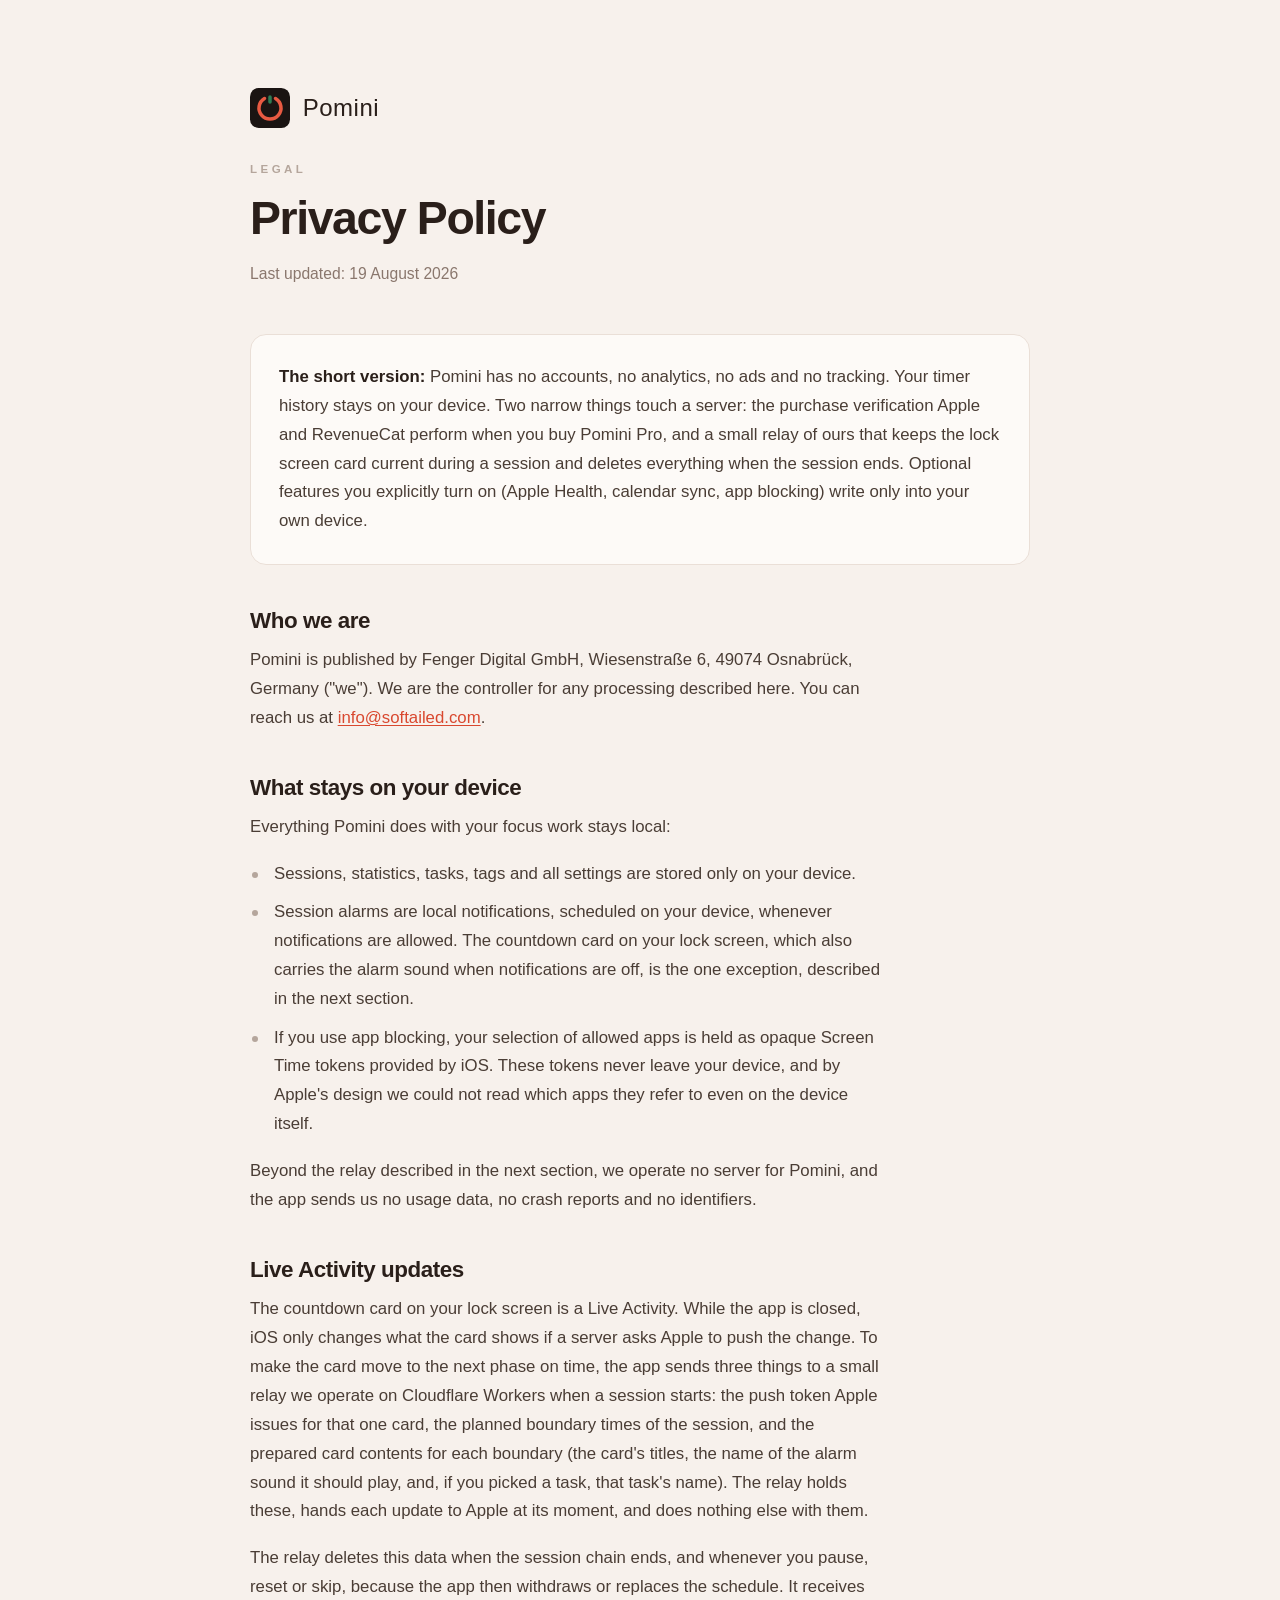
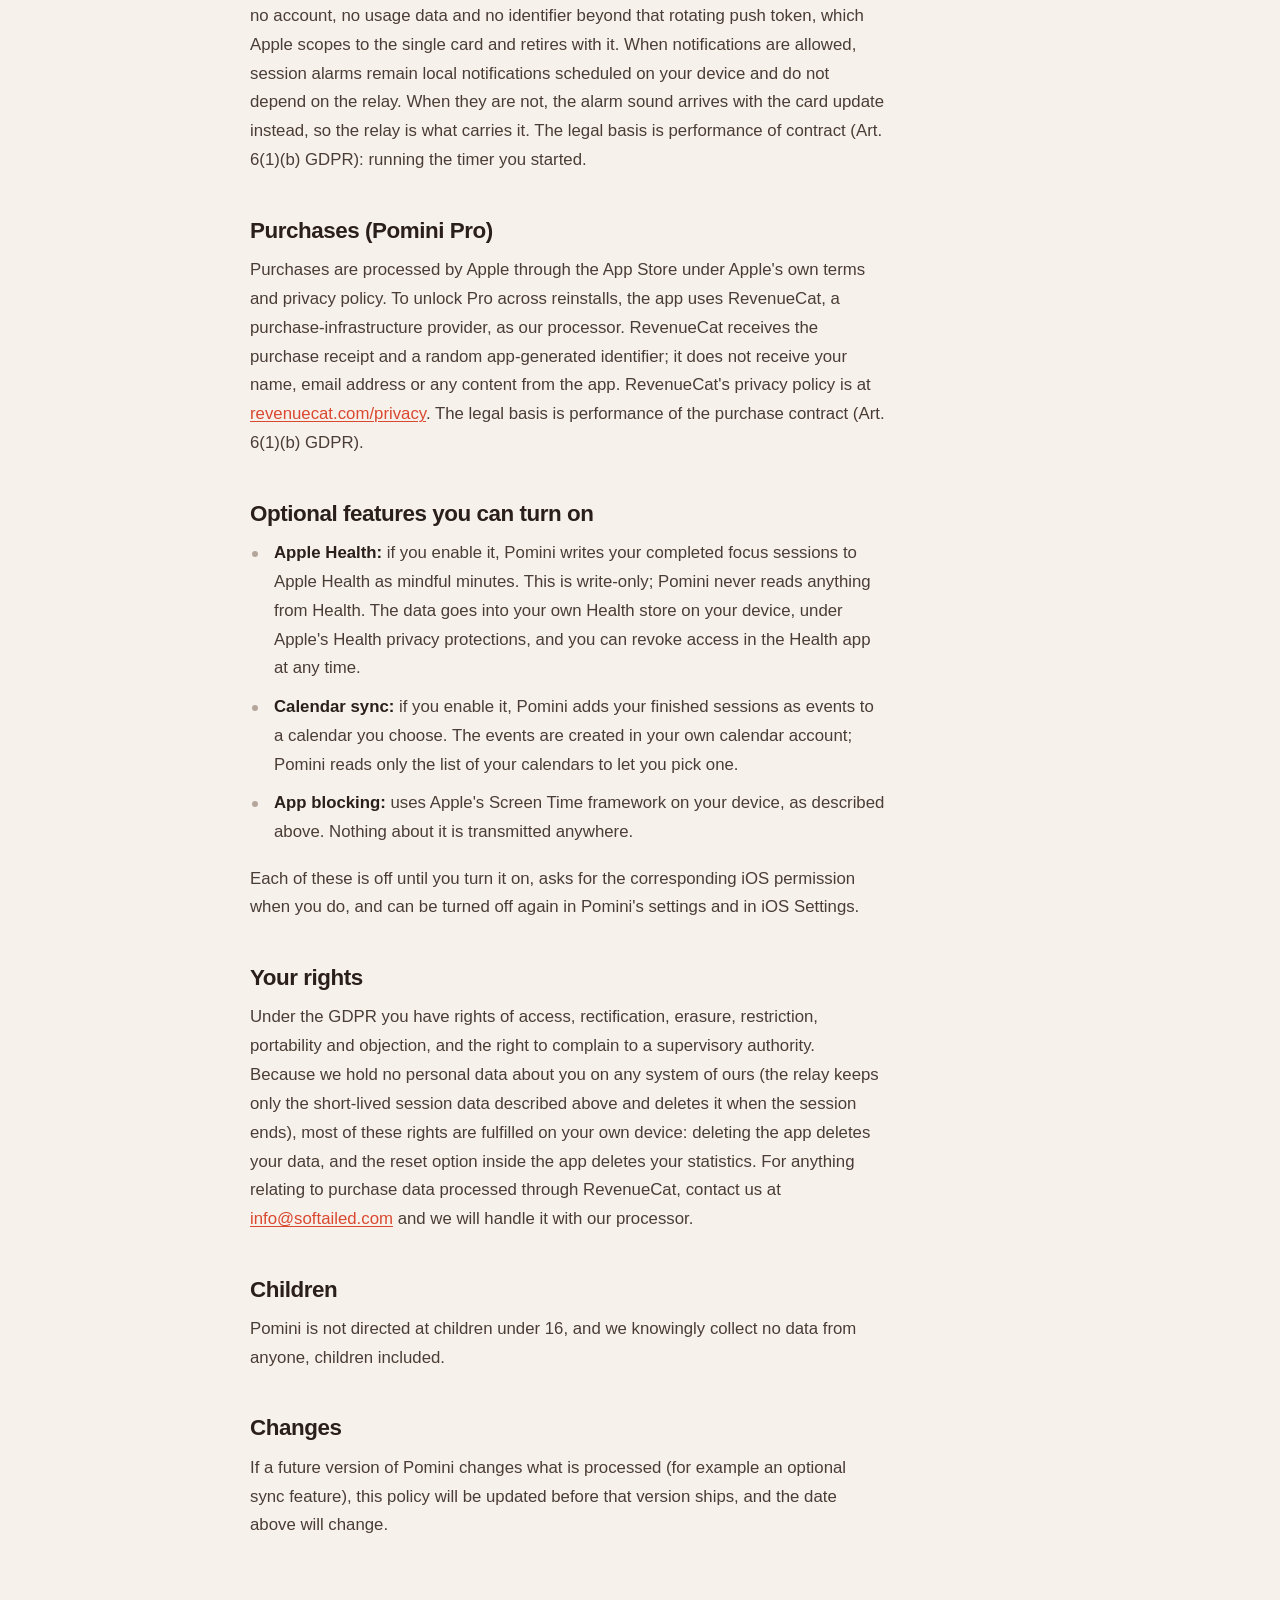
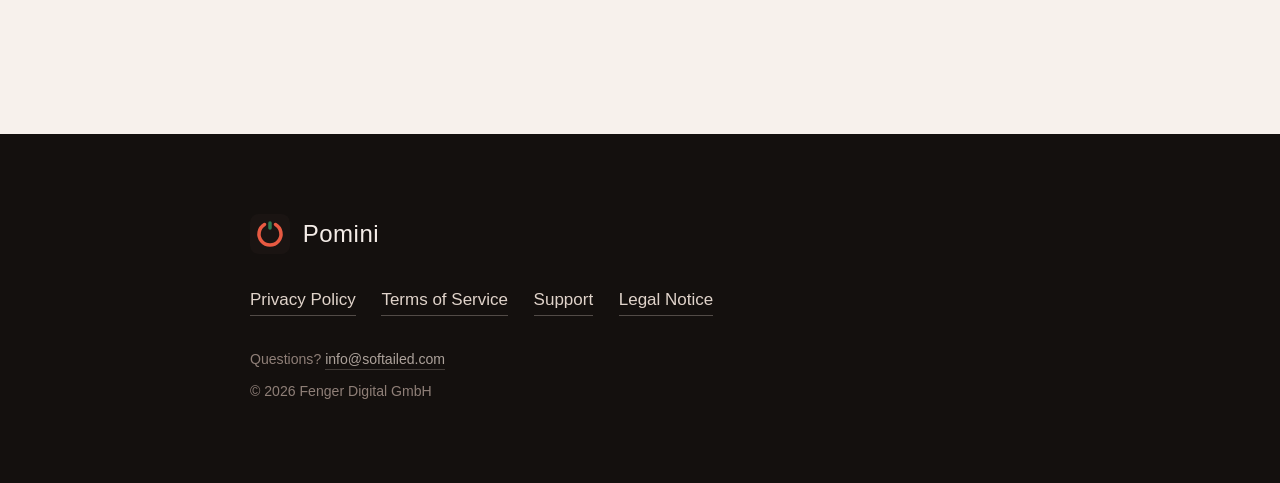
==== commit 434065f5: "Round 23: relay carries the alarm sound when notifications are off, both carriers on the support pag" ====
--- a/privacy/index.html
+++ b/privacy/index.html
@@ -26,7 +26,7 @@
     </a>
     <p class="eyebrow">Legal</p>
     <h1>Privacy Policy</h1>
-    <p class="stamp">Last updated: 18 August 2026</p>
+    <p class="stamp">Last updated: 19 August 2026</p>
   </div>
 </header>
 
@@ -44,14 +44,14 @@
       <p>Everything Pomini does with your focus work stays local:</p>
       <ul>
         <li>Sessions, statistics, tasks, tags and all settings are stored only on your device.</li>
-        <li>Session alarms are local notifications, scheduled on your device; no server is involved in them. The countdown card on your lock screen is the one exception, described in the next section.</li>
+        <li>Session alarms are local notifications, scheduled on your device, whenever notifications are allowed. The countdown card on your lock screen, which also carries the alarm sound when notifications are off, is the one exception, described in the next section.</li>
         <li>If you use app blocking, your selection of allowed apps is held as opaque Screen Time tokens provided by iOS. These tokens never leave your device, and by Apple's design we could not read which apps they refer to even on the device itself.</li>
       </ul>
       <p>Beyond the relay described in the next section, we operate no server for Pomini, and the app sends us no usage data, no crash reports and no identifiers.</p>
 
       <h2>Live Activity updates</h2>
-      <p>The countdown card on your lock screen is a Live Activity. While the app is closed, iOS only changes what the card shows if a server asks Apple to push the change. To make the card move to the next phase on time, the app sends three things to a small relay we operate on Cloudflare Workers when a session starts: the push token Apple issues for that one card, the planned boundary times of the session, and the prepared card contents for each boundary (the card's titles and, if you picked a task, that task's name). The relay holds these, hands each update to Apple at its moment, and does nothing else with them.</p>
-      <p>The relay deletes this data when the session chain ends, and whenever you pause, reset or skip, because the app then withdraws or replaces the schedule. It receives no account, no usage data and no identifier beyond that rotating push token, which Apple scopes to the single card and retires with it. Session alarms do not depend on the relay; they remain local notifications on your device either way. The legal basis is performance of contract (Art. 6(1)(b) GDPR): running the timer you started.</p>
+      <p>The countdown card on your lock screen is a Live Activity. While the app is closed, iOS only changes what the card shows if a server asks Apple to push the change. To make the card move to the next phase on time, the app sends three things to a small relay we operate on Cloudflare Workers when a session starts: the push token Apple issues for that one card, the planned boundary times of the session, and the prepared card contents for each boundary (the card's titles, the name of the alarm sound it should play, and, if you picked a task, that task's name). The relay holds these, hands each update to Apple at its moment, and does nothing else with them.</p>
+      <p>The relay deletes this data when the session chain ends, and whenever you pause, reset or skip, because the app then withdraws or replaces the schedule. It receives no account, no usage data and no identifier beyond that rotating push token, which Apple scopes to the single card and retires with it. When notifications are allowed, session alarms remain local notifications scheduled on your device and do not depend on the relay. When they are not, the alarm sound arrives with the card update instead, so the relay is what carries it. The legal basis is performance of contract (Art. 6(1)(b) GDPR): running the timer you started.</p>
 
       <h2>Purchases (Pomini Pro)</h2>
       <p>Purchases are processed by Apple through the App Store under Apple's own terms and privacy policy. To unlock Pro across reinstalls, the app uses RevenueCat, a purchase-infrastructure provider, as our processor. RevenueCat receives the purchase receipt and a random app-generated identifier; it does not receive your name, email address or any content from the app. RevenueCat's privacy policy is at <a href="https://www.revenuecat.com/privacy" rel="noopener">revenuecat.com/privacy</a>. The legal basis is performance of the purchase contract (Art. 6(1)(b) GDPR).</p>
